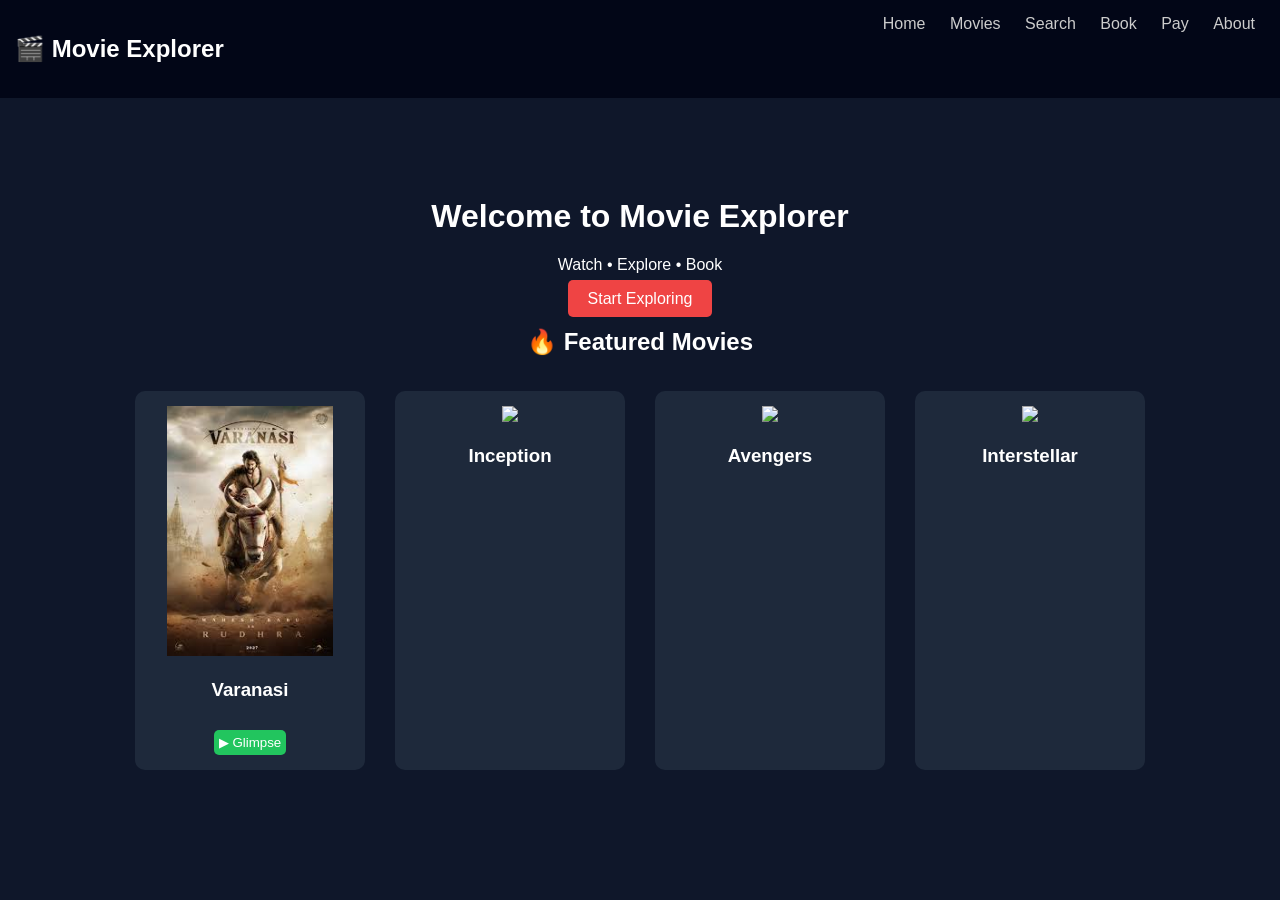
==== index.html @ 0802a2e9 "Add files via upload" ====
<!DOCTYPE html>
<html>
<head>
  <title>Movie Explorer</title>
  <link rel="stylesheet" href="style.css">
</head>
<body>

<nav>
  <h2>🎬 Movie Explorer</h2>
  <div>
    <a href="index.html">Home</a>
    <a href="movies.html">Movies</a>
    <a href="search.html">Search</a>
    <a href="booking.html">Book</a>
    <a href="payment.html">Pay</a>
    <a href="about.html">About</a>
  </div>
</nav>

<!-- HERO -->
<div class="hero">
  <h1>Welcome to Movie Explorer</h1>
  <p>Watch • Explore • Book</p>
  <a href="movies.html" class="btn">Start Exploring</a>
</div>

<!-- FEATURED MOVIES -->
<h2 class="title">🔥 Featured Movies</h2>

<div class="container">
   <div class="card" onclick="openTrailer('https://www.youtube.com/embed/DMD2uthghWE')">
  <img src="[data-uri]">
  <h3>Varanasi</h3>
  <button onclick="openTrailerBtn(event,'https://www.youtube.com/embed/VIDEO_ID')">▶ Glimpse</button>
</div>

  <div class="card" onclick="openTrailer('https://www.youtube.com/embed/YoHD9XEInc0')">
    <img src="https://m.media-amazon.com/images/I/51zUbui+gbL._AC_.jpg">
    <h3>Inception</h3>
  </div>

  <div class="card" onclick="openTrailer('https://www.youtube.com/embed/eOrNdBpGMv8')">
    <img src="https://m.media-amazon.com/images/I/71niXI3lxlL._AC_SL1024_.jpg">
    <h3>Avengers</h3>
  </div>

  <div class="card" onclick="openTrailer('https://www.youtube.com/embed/zSWdZVtXT7E')">
    <img src="https://m.media-amazon.com/images/I/91kFYg4fX3L._AC_SL1500_.jpg">
    <h3>Interstellar</h3>
  </div>

</div>

<!-- TRAILER POPUP -->
<div id="trailerModal" class="modal">
  <div class="modal-content">
    <span onclick="closeTrailer()" class="close">&times;</span>
    <iframe id="trailerFrame" width="100%" height="300"></iframe>
  </div>
</div>

<script src="script.js"></script>

</body>
</html>
---- style.css ----
body {
  margin: 0;
  font-family: Arial;
  background: #0f172a;
  color: white;
}

/* Navbar */
nav {
  display: flex;
  justify-content: space-between;
  padding: 15px;
  background: #020617;
}

nav a {
  color: #ccc;
  margin: 0 10px;
  text-decoration: none;
}

nav a:hover {
  color: white;
}

/* Hero */
.hero {
  text-align: center;
  margin-top: 100px;
}

.btn {
  background: #ef4444;
  padding: 10px 20px;
  border-radius: 5px;
  color: white;
  text-decoration: none;
}

/* Titles */
.title {
  text-align: center;
  margin-top: 20px;
}

/* Cards */
.container {
  display: flex;
  justify-content: center;
  flex-wrap: wrap;
}

.card {
  background: #1e293b;
  margin: 15px;
  padding: 15px;
  border-radius: 10px;
  width: 200px;
  text-align: center;
  transition: 0.3s;
}

.card:hover {
  transform: scale(1.05);
}

.card button {
  margin-top: 10px;
  padding: 5px;
  background: #22c55e;
  border: none;
  color: white;
  border-radius: 5px;
}

/* Search */
.search-box {
  text-align: center;
  margin-top: 20px;
}

.search-box input {
  padding: 10px;
}

/* Booking */
.form {
  text-align: center;
  margin-top: 30px;
}

.form input {
  padding: 10px;
  width: 200px;
}
/* Modal */
.modal {
  display: none;
  position: fixed;
  top: 0;
  width: 100%;
  height: 100%;
  background: rgba(0,0,0,0.8);
}

.modal-content {
  background: #111;
  margin: 10% auto;
  padding: 20px;
  width: 60%;
}

.close {
  float: right;
  cursor: pointer;
  font-size: 20px;
}

/* Better cards */
.card img {
  height: 250px;
  object-fit: cover;
}

/* Smooth transitions */
.card {
  transition: 0.3s;
}
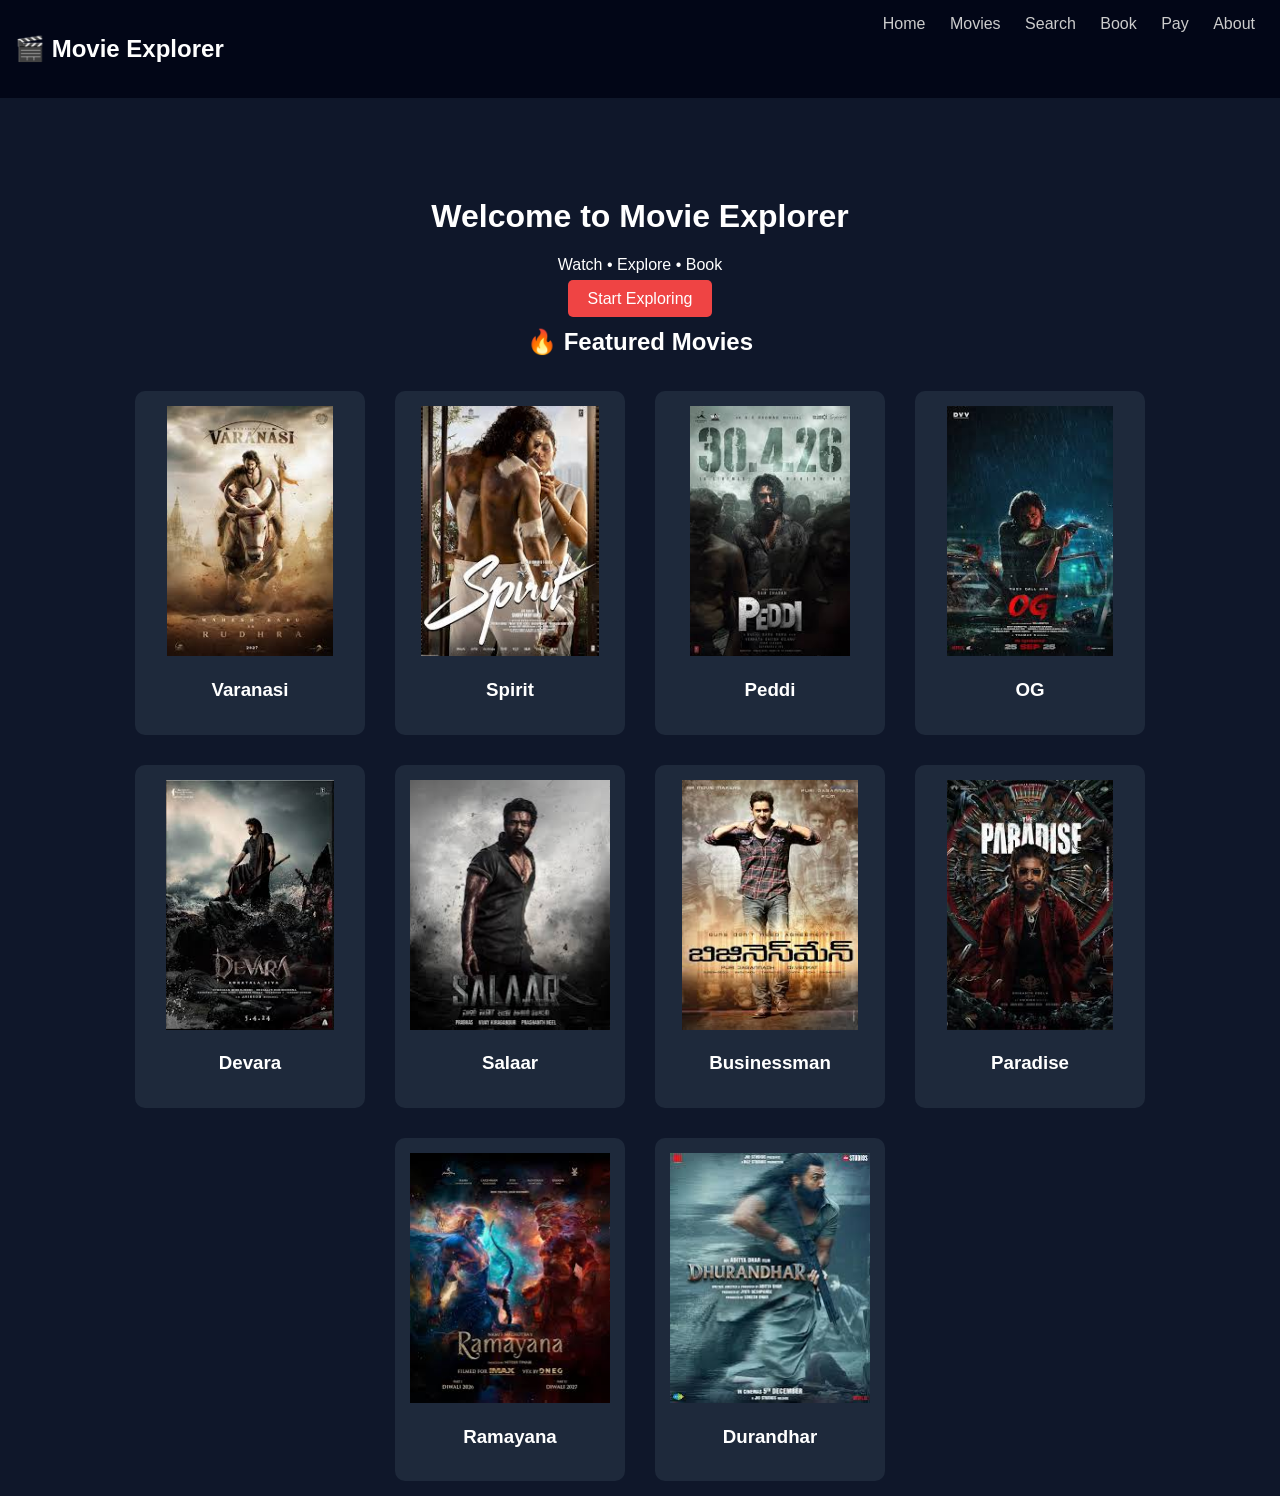
==== commit dc509654: "Update index.html" ====
--- a/index.html
+++ b/index.html
@@ -6,6 +6,7 @@
 </head>
 <body>
 
+<!-- NAVBAR -->
 <nav>
   <h2>🎬 Movie Explorer</h2>
   <div>
@@ -25,29 +26,69 @@
   <a href="movies.html" class="btn">Start Exploring</a>
 </div>
 
-<!-- FEATURED MOVIES -->
+<!-- MOVIES -->
 <h2 class="title">🔥 Featured Movies</h2>
 
 <div class="container">
-   <div class="card" onclick="openTrailer('https://www.youtube.com/embed/DMD2uthghWE')">
-  <img src="[data-uri]">
-  <h3>Varanasi</h3>
-  <button onclick="openTrailerBtn(event,'https://www.youtube.com/embed/VIDEO_ID')">▶ Glimpse</button>
-</div>
 
-  <div class="card" onclick="openTrailer('https://www.youtube.com/embed/YoHD9XEInc0')">
-    <img src="https://m.media-amazon.com/images/I/51zUbui+gbL._AC_.jpg">
-    <h3>Inception</h3>
+  <!-- Varanasi -->
+  <div class="card" onclick="openTrailer('https://www.youtube.com/embed/5BrPlz2JluGwf-0I')">
+    <img src="[data-uri]">
+    <h3>Varanasi</h3>
   </div>
 
-  <div class="card" onclick="openTrailer('https://www.youtube.com/embed/eOrNdBpGMv8')">
-    <img src="https://m.media-amazon.com/images/I/71niXI3lxlL._AC_SL1024_.jpg">
-    <h3>Avengers</h3>
+  <!-- Spirit -->
+  <div class="card" onclick="openTrailer('https://www.youtube.com/embed/nBHMO88tz9dkc-Xh')">
+    <img src="[data-uri]">
+    <h3>Spirit</h3>
   </div>
 
-  <div class="card" onclick="openTrailer('https://www.youtube.com/embed/zSWdZVtXT7E')">
-    <img src="https://m.media-amazon.com/images/I/91kFYg4fX3L._AC_SL1500_.jpg">
-    <h3>Interstellar</h3>
+  <!-- Peddi -->
+  <div class="card" onclick="openTrailer('https://www.youtube.com/embed/CZPUJYmrbYBT_vus')">
+    <img src="[data-uri]">
+    <h3>Peddi</h3>
+  </div>
+
+  <!-- OG -->
+  <div class="card" onclick="openTrailer('https://www.youtube.com/embed/O-Pf4drfRRwg1rhe')">
+    <img src="[data-uri]">
+    <h3>OG</h3>
+  </div>
+
+  <!-- Devara -->
+  <div class="card" onclick="openTrailer('https://www.youtube.com/embed/bqaOcVtWyCBEym65')">
+    <img src="[data-uri]">
+    <h3>Devara</h3>
+  </div>
+
+  <!-- Salaar -->
+  <div class="card" onclick="openTrailer('https://www.youtube.com/embed/eEaBUU2EW9e4Ro5w')">
+    <img src="[data-uri]">
+    <h3>Salaar</h3>
+  </div>
+
+  <!-- Businessman -->
+  <div class="card" onclick="openTrailer('https://www.youtube.com/embed/xiIVxICfSAlODgBM')">
+    <img src="[data-uri]">
+    <h3>Businessman</h3>
+  </div>
+
+  <!-- Paradise -->
+  <div class="card" onclick="openTrailer('https://www.youtube.com/embed/ZKk0_G39VVxcPJHO')">
+    <img src="[data-uri]">
+    <h3>Paradise</h3>
+  </div>
+
+  <!-- Ramayana -->
+  <div class="card" onclick="openTrailer('https://www.youtube.com/embed/VdRauVQbjKX1uVXK')">
+    <img src="[data-uri]">
+    <h3>Ramayana</h3>
+  </div>
+
+  <!-- Durandhar -->
+  <div class="card" onclick="openTrailer('https://www.youtube.com/embed/peu-aLJVB6vTSL4O')">
+    <img src="[data-uri]">
+    <h3>Durandhar</h3>
   </div>
 
 </div>
@@ -63,4 +104,5 @@
 <script src="script.js"></script>
 
 </body>
-</html>+</html>
+
